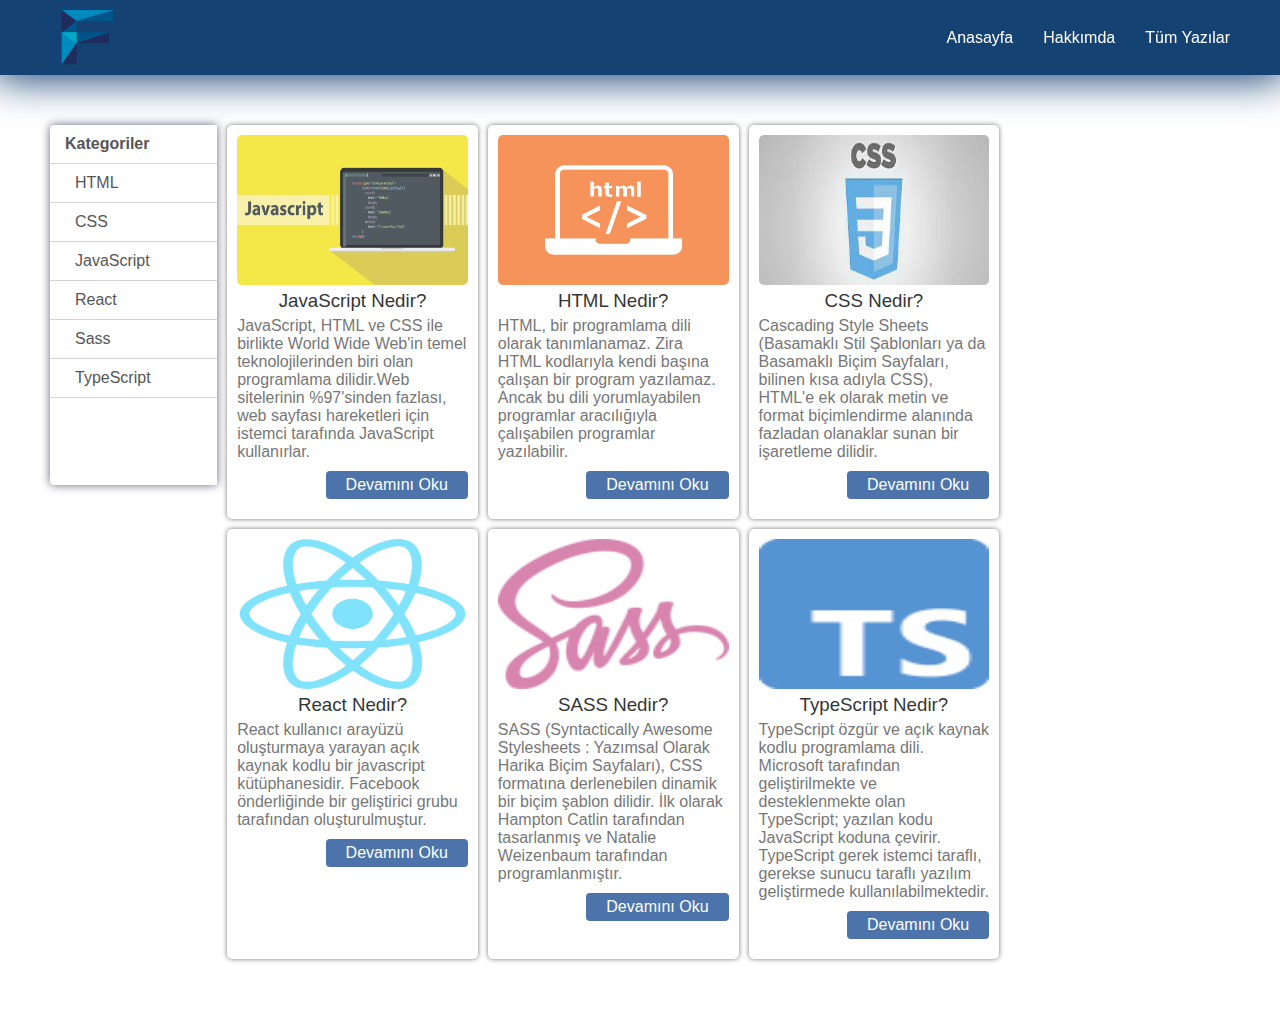
==== index.html @ c1fed493 "first commit" ====
<!DOCTYPE html>
<html lang="en">

<head>
    <meta charset="UTF-8">
    <meta http-equiv="X-UA-Compatible" content="IE=edge">
    <meta name="viewport" content="width=device-width, initial-scale=1.0">
    <title>Blog Project</title>
    <link rel="stylesheet" href="https://cdnjs.cloudflare.com/ajax/libs/font-awesome/6.2.1/css/all.min.css"
        integrity="sha512-MV7K8+y+gLIBoVD59lQIYicR65iaqukzvf/nwasF0nqhPay5w/9lJmVM2hMDcnK1OnMGCdVK+iQrJ7lzPJQd1w=="
        crossorigin="anonymous" referrerpolicy="no-referrer" />
    <link rel="stylesheet" href="./css/header.css">
    <link rel="stylesheet" href="./css/main.css" />
</head>

<body>
    <!--HEADER START-->
    <header>
        <div id="hamburgerMenuBtn" class="menuIconContainer">
            <span>
                <i class="fa-solid fa-bars"></i>
            </span>
        </div>
        <div class="logoContainer">
            <img src="./assets/images/logo.png" alt="">
        </div>
        <nav id="navBar">
            <ul>
                <li>
                    <a href="./index.html">Anasayfa</a>
                </li>
                <li>
                    <a href="./html/about.html">Hakkımda</a>
                </li>
                <li>
                    <a href="#">Tüm Yazılar</a>
                </li>
            </ul>
        </nav>
    </header>
    <!--HEADER END-->

    <!-------------------------------------------------------------------------------------------!>


    <!-- MAIN START -->
    <main class="mainContainer">
        <!-- CATEGORIES START -->
        <section class="leftSide">
            <div class="categoriesTitleContainer">
                <p>Kategoriler</p>
            </div>
            <ul class="categoriesList">
                <li><a href="#">HTML</a></li>
                <li><a href="#">CSS</a></li>
                <li><a href="#">JavaScript</a></li>
                <li><a href="#">React</a></li>
                <li><a href="#">Sass</a></li>
                <li><a href="#">TypeScript</a></li>
            </ul>
        </section>
        <!-- CATEGORIES END -->
        <!-- CONTENT START -->
        <section class="rightSide">
            <!-- BLOG CARD START -->
            <div class="cardContainer">
                <div class="cardImageContainer">
                    <img src="./assets/images/blog1.png" alt="" />
                </div>
                <h3 class="blogTitle">JavaScript Nedir?</h3>
                <p class="blogSummary">
                    JavaScript, HTML ve CSS ile birlikte World Wide Web'in temel
                    teknolojilerinden biri olan programlama dilidir.Web sitelerinin %97'sinden fazlası, web
                    sayfası hareketleri için istemci tarafında JavaScript kullanırlar.
                </p>
                <div class="card-btn-container">
                    <a href="./html/blogDetail.html" class="card-btn">Devamını Oku</a>
                </div>
            </div>
            <!-- BLOG CARD END -->
            <div class="cardContainer">
                <div class="cardImageContainer">
                    <img src="./assets/images/blog2.jpg" alt="" />
                </div>
                <h3 class="blogTitle">HTML Nedir?</h3>
                <p class="blogSummary">
                    HTML, bir programlama dili olarak tanımlanamaz. Zira HTML kodlarıyla kendi başına çalışan bir
                    program yazılamaz. Ancak bu dili yorumlayabilen programlar aracılığıyla çalışabilen programlar
                    yazılabilir.
                </p>
                <div class="card-btn-container">
                    <a href="./html/blogDetail.html" class="card-btn">Devamını Oku</a>
                </div>
            </div>
            <div class="cardContainer">
                <div class="cardImageContainer">
                    <img src="./assets/images/blog3.jpg" alt="" />
                </div>
                <h3 class="blogTitle">CSS Nedir?</h3>
                <p class="blogSummary">
                    Cascading Style Sheets (Basamaklı Stil Şablonları ya da Basamaklı Biçim Sayfaları, bilinen kısa
                    adıyla CSS), HTML'e ek olarak metin ve format biçimlendirme alanında fazladan olanaklar sunan bir
                    işaretleme dilidir.
                </p>
                <div class="card-btn-container">
                    <a href="./html/blogDetail.html" class="card-btn">Devamını Oku</a>
                </div>
            </div>
            <div class="cardContainer">
                <div class="cardImageContainer">
                    <img src="./assets/images/blog4.jpg" alt="" />
                </div>
                <h3 class="blogTitle">React Nedir?</h3>
                <p class="blogSummary">
                    React kullanıcı arayüzü oluşturmaya yarayan açık kaynak
                    kodlu bir javascript kütüphanesidir. Facebook önderliğinde bir geliştirici grubu tarafından
                    oluşturulmuştur.
                </p>
                <div class="card-btn-container">
                    <a href="./html/blogDetail.html" class="card-btn">Devamını Oku</a>
                </div>
            </div>
            <div class="cardContainer">
                <div class="cardImageContainer">
                    <img src="./assets/images/blog5" alt="" />
                </div>
                <h3 class="blogTitle">SASS Nedir?</h3>
                <p class="blogSummary">
                    SASS (Syntactically Awesome Stylesheets : Yazımsal Olarak Harika Biçim Sayfaları), CSS formatına
                    derlenebilen dinamik bir biçim şablon dilidir. İlk olarak Hampton Catlin tarafından tasarlanmış ve
                    Natalie Weizenbaum tarafından programlanmıştır.
                </p>
                <div class="card-btn-container">
                    <a href="./html/blogDetail.html" class="card-btn">Devamını Oku</a>
                </div>
            </div>
            <div class="cardContainer">
                <div class="cardImageContainer">
                    <img src="./assets/images/blog6" alt="" />
                </div>
                <h3 class="blogTitle">TypeScript Nedir?</h3>
                <p class="blogSummary">
                    TypeScript özgür ve açık kaynak kodlu programlama dili. Microsoft tarafından geliştirilmekte ve
                    desteklenmekte olan TypeScript; yazılan kodu JavaScript koduna çevirir. 
                    TypeScript gerek istemci taraflı, gerekse sunucu taraflı yazılım geliştirmede
                    kullanılabilmektedir.
                </p>
                <div class="card-btn-container">
                    <a href="./html/blogDetail.html" class="card-btn">Devamını Oku</a>
                </div>
            </div>
        </section>
        <!-- CONTENT END -->
    </main>
    <!-- MAIN END -->



    <script src="./js/header.js"></script>
</body>

</html>
---- css/header.css ----
/* RESET CSS */
* {
    margin: 0;
    padding: 0;
    box-sizing: border-box;
    font-family: sans-serif;
}

header {
    position: sticky;
    top: 0;
    width: 100%;
    min-height: 75px;
    background-color: #144272;
    display: flex;
    justify-content: space-between;
    align-items: center;
    padding: 0px 50px;
    box-shadow: 0px 0px 40px 5px #144272;
    z-index: 1;
}

.logoContainer {
    width: 75px;
    height: 75px;
}

.logoContainer img {
    width: 100%;
    height: 100%;
}

ul {
    list-style: none;
}

nav a {
    color: white;
    text-decoration: none;
}

nav ul {
    display: flex;
    gap: 30px;
}

.menuIconContainer {
    position: absolute;
    width: 75px;
    height: 75px;
    top: 0;
    right: 0;
    display: none;
}

.menuIconContainer i{
    color: white;
    font-size: 1.5rem;
    cursor: pointer;
}


/* RESPONSIVE */
@media screen and (max-width: 600px) {
    .menuIconContainer{
        display: flex;
        justify-content: center;
        align-items: center;
    }
    header{
        flex-direction: column;
        align-items: flex-start;
        padding: 0px 30px;
    }
    nav{
        width: 100%;
        display: none;
    }
    nav ul{
        flex-direction: column;
        align-items: center;
        width: 100%;
    }
    nav ul:last-child{
        padding-bottom: 30px;
    }
  }
---- css/main.css ----
.mainContainer{
    padding: 50px;
    width: 100%;
    min-height: calc(100vh - 75px);
    display: flex;
    gap: 10px;
}
/* width */
::-webkit-scrollbar {
    width: 2px;
  }
  
  /* Track */
  ::-webkit-scrollbar-track {
    background: #f1f1f1; 
  }
   
  /* Handle */
  ::-webkit-scrollbar-thumb {
    background: #888; 
  }
  
  /* Handle on hover */
  ::-webkit-scrollbar-thumb:hover {
    background: #555; 
  }
.leftSide{
    flex: 1;
    max-height: 40vh;
    border-bottom-left-radius: 4px;
    border-top-left-radius: 4px;
    box-shadow: 0px 0px 10px 0px #65647C;
    overflow-y: scroll;
}
.categoriesTitleContainer{
    padding: 10px 15px;
    font-weight: 600;
    border-bottom: 1px solid #d5d5d5;
    color: #565656;
}
.categoriesList li{
    padding: 10px 25px;
    border-bottom: 1px solid #d5d5d5;
    color: #565656;
    transition: all 0.2s linear;
}
.categoriesList li a{
    color: #565656;
    text-decoration: none;
    transition: all 0.2s linear;
}
.categoriesList li:hover{
    background-color: #205295;
    color: #d5d5d5;
}
.categoriesList li a:hover{
    color: #d5d5d5;
}




.rightSide{
    flex: 3;
    display: flex;
    flex-wrap: wrap;
    gap: 10px;
}

.cardContainer{
    width: 45%;
    padding: 10px;
    min-height: 300px;
    border-radius: 5px;
    box-shadow: 0px 0px 5px 0px #565656;
    opacity: 0.8;
    transition: all 0.2s linear;
    cursor: pointer;
}
.cardContainer:hover{
    opacity: 1;
}
.cardImageContainer{
    width: 100%;
    height: 150px;
}

.cardImageContainer img{
    width: 100%;
    height: 100%;
    border-radius: 5px;
}

.blogTitle{
    text-align: center;
    padding: 5px;
    font-weight: 500;
}
.blogSummary{
    color: #555;
}

.card-btn-container{
    display: flex;
    justify-content: flex-end;
    margin: 10px 0px;
}
.card-btn{
    text-decoration: none;
    border: none;
    padding: 5px 20px;
    background-color: #205295;
    cursor: pointer;
    color: #fff;
    border-radius: 4px;
    transition: all 0.2s linear;
}
.card-btn:hover{
    box-shadow: 0px 0px 5px 0px #205295;
}

/* Break Points */

@media screen and (min-width: 1100px) {
    .rightSide{
        flex: 6;
    }
    .cardContainer{
        width: 25%;
    }
}

@media screen and (max-width: 800px) {
    .rightSide{
        flex: 2;
    }
    .cardContainer{
        width: 100%;
    }
}

@media screen and (max-width: 500px) {
    .mainContainer{
        flex-direction: column;
    }
}
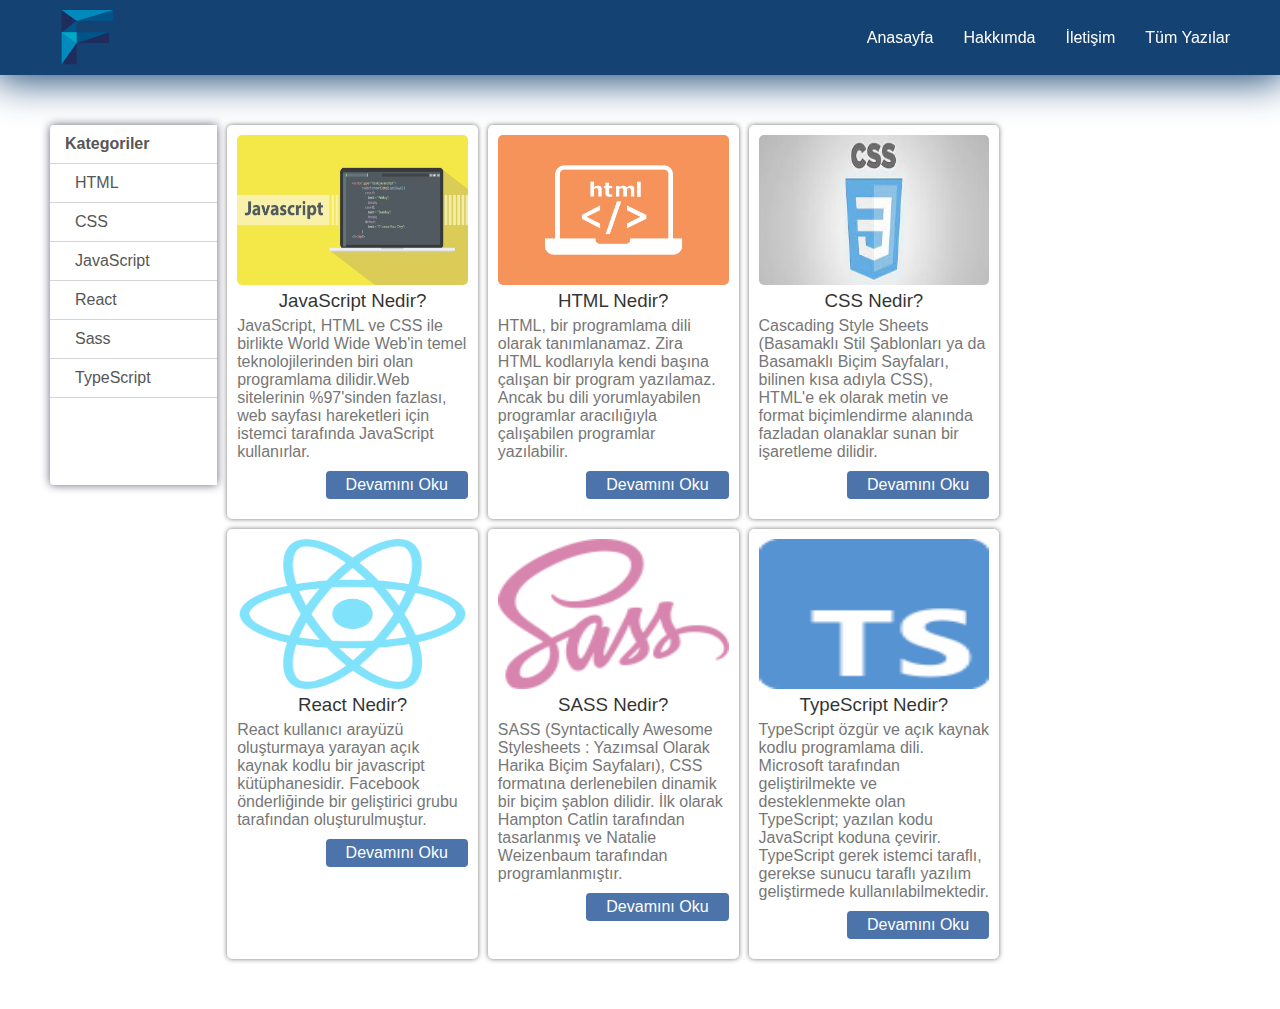
==== commit fe05c797: "handle response" ====
--- a/index.html
+++ b/index.html
@@ -31,6 +31,9 @@
                 </li>
                 <li>
                     <a href="./html/about.html">Hakkımda</a>
+                </li>
+                <li>
+                    <a href="./js-server-project/server/frontend/html/contact.html">İletişim</a>
                 </li>
                 <li>
                     <a href="#">Tüm Yazılar</a>
@@ -141,7 +144,7 @@
                 <h3 class="blogTitle">TypeScript Nedir?</h3>
                 <p class="blogSummary">
                     TypeScript özgür ve açık kaynak kodlu programlama dili. Microsoft tarafından geliştirilmekte ve
-                    desteklenmekte olan TypeScript; yazılan kodu JavaScript koduna çevirir. 
+                    desteklenmekte olan TypeScript; yazılan kodu JavaScript koduna çevirir.
                     TypeScript gerek istemci taraflı, gerekse sunucu taraflı yazılım geliştirmede
                     kullanılabilmektedir.
                 </p>
